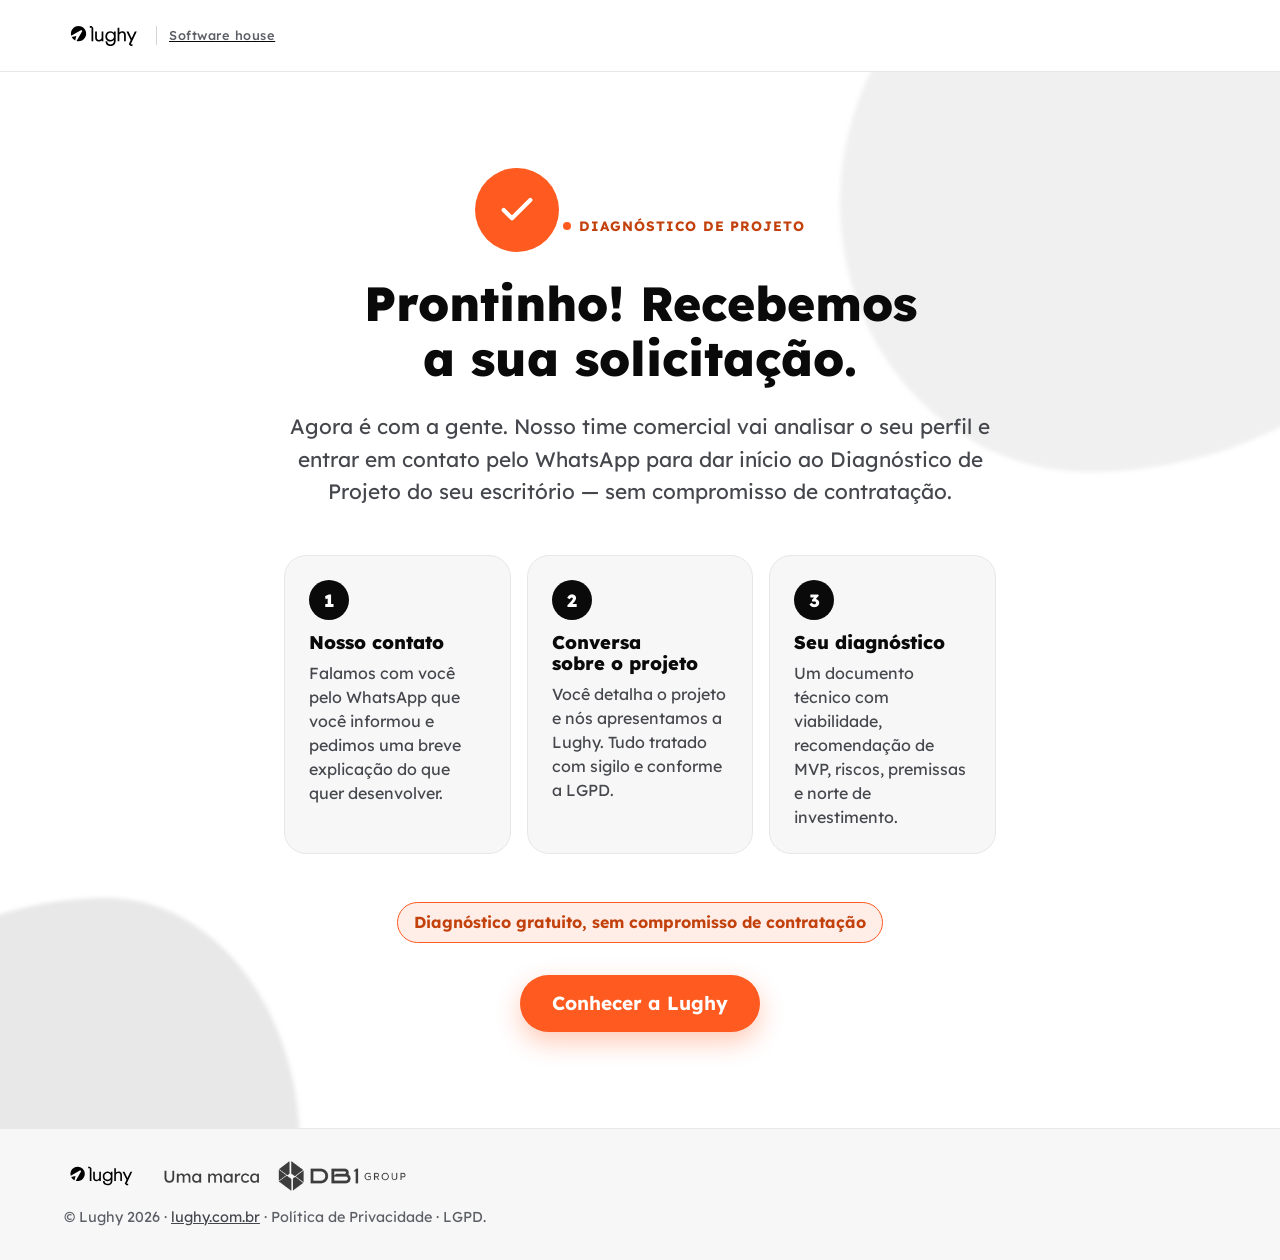
==== obrigado.html @ ed67a961 "LP Diagnóstico de Projeto (Contabilidade) — pronta para deploy Landing page Lughy (nicho contabilida" ====
<!DOCTYPE html>
<html lang="pt-BR">
<head>
  <meta charset="UTF-8" />
  <meta name="viewport" content="width=device-width, initial-scale=1.0" />
  <meta name="robots" content="noindex, nofollow" />

  <!-- Google Tag Manager -->
  <script>(function(w,d,s,l,i){w[l]=w[l]||[];w[l].push({'gtm.start':
  new Date().getTime(),event:'gtm.js'});var f=d.getElementsByTagName(s)[0],
  j=d.createElement(s),dl=l!='dataLayer'?'&l='+l:'';j.async=true;j.src=
  'https://www.googletagmanager.com/gtm.js?id='+i+dl;f.parentNode.insertBefore(j,f);
  })(window,document,'script','dataLayer','GTM-N384CG7L');</script>
  <!-- End Google Tag Manager -->

  <!-- Evento de conversão: dispara só quando a pessoa chega pela conversão (redirect do formulário) -->
  <script>
    window.dataLayer = window.dataLayer || [];
    if (new URLSearchParams(window.location.search).get("convertido") === "1") {
      window.dataLayer.push({ event: "conversao_lead", conversao_identificador: "lp-diagnostico-contabilidade" });
    }
  </script>

  <title>Solicitação recebida! | Diagnóstico de Projeto — Lughy</title>
  <meta name="description" content="Recebemos a sua solicitação do Diagnóstico de Projeto da Lughy. Veja os próximos passos." />

  <link rel="icon" type="image/svg+xml" href="assets/logo-lughy-orange.svg" />

  <link rel="preconnect" href="https://fonts.googleapis.com" />
  <link rel="preconnect" href="https://fonts.gstatic.com" crossorigin />
  <link href="https://fonts.googleapis.com/css2?family=Lexend:wght@400;500;600;700;800&display=swap" rel="stylesheet" />

  <link rel="stylesheet" href="styles.css" />
</head>
<body>
  <!-- Google Tag Manager (noscript) -->
  <noscript><iframe src="https://www.googletagmanager.com/ns.html?id=GTM-N384CG7L"
  height="0" width="0" style="display:none;visibility:hidden"></iframe></noscript>
  <!-- End Google Tag Manager (noscript) -->

  <!-- Header (claro) -->
  <header class="site-header">
    <div class="container site-header__inner">
      <a class="site-header__logo" href="https://lughy.com.br" aria-label="Lughy — página inicial">
        <img src="assets/logo-lughy-black.svg" alt="Lughy" width="140" height="56" />
        <span class="site-header__tagline">Software house</span>
      </a>
    </div>
  </header>

  <main>
    <section class="thanks" aria-labelledby="thanks-title">
      <span class="blob blob--1" aria-hidden="true"></span>
      <span class="blob blob--2" aria-hidden="true"></span>

      <div class="container thanks__inner">
        <span class="thanks__icon" aria-hidden="true">
          <svg viewBox="0 0 24 24" fill="none" stroke="currentColor" stroke-width="2.5" stroke-linecap="round" stroke-linejoin="round"><path d="M20 6 9 17l-5-5"/></svg>
        </span>

        <p class="eyebrow"><span class="eyebrow__dot" aria-hidden="true"></span> Diagnóstico de Projeto</p>
        <h1 id="thanks-title">Prontinho! Recebemos a sua solicitação.</h1>
        <p class="thanks__lead">Agora é com a gente. Nosso time comercial vai analisar o seu perfil e entrar em contato pelo WhatsApp para dar início ao Diagnóstico de Projeto do seu escritório — sem compromisso de contratação.</p>

        <ol class="thanks__steps">
          <li class="thanks__step">
            <span class="thanks__step-num" aria-hidden="true">1</span>
            <h2>Nosso contato</h2>
            <p>Falamos com você pelo WhatsApp que você informou e pedimos uma breve explicação do que quer desenvolver.</p>
          </li>
          <li class="thanks__step">
            <span class="thanks__step-num" aria-hidden="true">2</span>
            <h2>Conversa sobre o projeto</h2>
            <p>Você detalha o projeto e nós apresentamos a Lughy. Tudo tratado com sigilo e conforme a LGPD.</p>
          </li>
          <li class="thanks__step">
            <span class="thanks__step-num" aria-hidden="true">3</span>
            <h2>Seu diagnóstico</h2>
            <p>Um documento técnico com viabilidade, recomendação de MVP, riscos, premissas e norte de investimento.</p>
          </li>
        </ol>

        <p class="thanks__note"><span class="badge">Diagnóstico gratuito, sem compromisso de contratação</span></p>

        <a class="btn btn--primary" href="https://lughy.com.br">Conhecer a Lughy</a>
      </div>
    </section>
  </main>

  <!-- Footer (claro) -->
  <footer class="site-footer">
    <div class="container site-footer__inner">
      <div class="site-footer__brand">
        <img class="site-footer__logo" src="assets/logo-lughy-black.svg" alt="Lughy" width="120" height="48" />
        <img class="site-footer__db1" src="assets/decor/db1group-signature.png" alt="Uma marca DB1 Group" width="150" height="40" />
      </div>
      <p class="site-footer__legal">© Lughy 2026 · <a href="https://lughy.com.br">lughy.com.br</a> · Política de Privacidade · LGPD.</p>
    </div>
  </footer>
</body>
</html>
---- styles.css ----
/* =========================================================
   Lughy — LP Campanha "Diagnóstico de Projeto" (Contabilidade)
   Versão CLARA do brand guide Lughy (DB1 Group)
   Fundo branco/cinza claríssimo · laranja só em destaques e CTA
   ========================================================= */

/* ---------- Variáveis ---------- */
:root {
  /* Paleta clara (briefing Diagnóstico de Projeto) */
  --laranja-lughy: #FF5A1F;        /* destaques, ícones e CTA (fills / texto grande) */
  --laranja-lughy-dark: #E0480F;   /* hover do CTA */
  --laranja-texto: #C2410C;        /* laranja p/ TEXTO pequeno sobre claro (AA 5.1:1) */
  --preto: #0A0A0A;                /* texto principal */
  --branco: #FFFFFF;
  --off-white: #F7F7F7;            /* seções alternadas (cinza claríssimo) */

  /* Blobs orgânicos decorativos (cinza muito suave) */
  --blob-1: #F0F0F0;
  --blob-2: #E8E8E8;

  /* Escala de cinzas neutros */
  --cinza-900: #1a1a1a;
  --cinza-700: #45474d; /* texto de apoio sobre claro (AA ~9:1) */
  --cinza-600: #5c5f66;
  --cinza-500: #6f6f6f; /* placeholder */
  --cinza-300: #d5d5d5; /* bordas */
  --cinza-200: #e7e7e7;
  --cinza-100: #f1f1f1;

  /* Tipografia */
  --font: "Lexend", system-ui, -apple-system, "Segoe UI", Roboto, sans-serif;
  --fw-regular: 400;
  --fw-medium: 500;
  --fw-semibold: 600;
  --fw-bold: 700;
  --fw-extrabold: 800;

  /* Espaçamento */
  --space-1: 0.25rem;
  --space-2: 0.5rem;
  --space-3: 0.75rem;
  --space-4: 1rem;
  --space-5: 1.5rem;
  --space-6: 2rem;
  --space-7: 3rem;
  --space-8: 4rem;
  --space-9: 6rem;

  /* Layout */
  --container: 1200px;
  --radius: 14px;
  --radius-lg: 22px;
  --header-h: 72px;
  --shadow: 0 18px 48px rgba(10, 10, 10, 0.12);
  --shadow-sm: 0 6px 20px rgba(10, 10, 10, 0.07);
}

/* ---------- Reset base ---------- */
*,
*::before,
*::after { box-sizing: border-box; }

* { margin: 0; }

html {
  scroll-behavior: smooth;
  scroll-padding-top: calc(var(--header-h) + 16px);
  -webkit-text-size-adjust: 100%;
}

body {
  font-family: var(--font);
  font-weight: var(--fw-regular);
  font-size: 1rem;
  line-height: 1.5;
  color: var(--preto);
  background: var(--branco);
  text-align: left;
  overflow-x: hidden;
  -webkit-font-smoothing: antialiased;
}

img { max-width: 100%; height: auto; display: block; }

h1, h2, h3 {
  font-weight: var(--fw-extrabold);
  line-height: 1.15;
  text-wrap: balance;
}

p { text-wrap: pretty; }

a { color: inherit; }

button { font-family: inherit; }

@media (prefers-reduced-motion: reduce) {
  html { scroll-behavior: auto; }
  * { animation: none !important; transition: none !important; }
}

/* ---------- Utilitários ---------- */
.container {
  width: 100%;
  max-width: var(--container);
  margin-inline: auto;
  padding-inline: var(--space-5);
  position: relative;
  z-index: 2;
}

.section {
  padding-block: var(--space-8);
  position: relative;
  overflow: hidden;
}
.section--alt { background: var(--off-white); }

.section__title {
  font-size: clamp(1.6rem, 4.5vw, 2.5rem);
  margin-bottom: var(--space-5);
  max-width: 24ch;
}

.section__lead {
  font-size: clamp(1.05rem, 2.2vw, 1.25rem);
  color: var(--cinza-700);
  max-width: 58ch;
}

/* Destaque em laranja para palavras-chave */
.hl { color: var(--laranja-lughy); }

.visually-hidden {
  position: absolute !important;
  width: 1px; height: 1px;
  padding: 0; margin: -1px;
  overflow: hidden; clip: rect(0 0 0 0);
  white-space: nowrap; border: 0;
}

.skip-link {
  position: absolute;
  left: var(--space-4);
  top: -60px;
  z-index: 200;
  background: var(--preto);
  color: var(--branco);
  font-weight: var(--fw-bold);
  padding: var(--space-2) var(--space-4);
  border-radius: 0 0 var(--radius) var(--radius);
  transition: top 0.2s ease;
}
.skip-link:focus { top: 0; }

/* Foco visível global (acessibilidade) */
:where(a, button, input, textarea, select, summary):focus-visible {
  outline: 3px solid var(--laranja-lughy);
  outline-offset: 2px;
  border-radius: 6px;
}

/* Eyebrow */
.eyebrow {
  display: inline-flex;
  align-items: center;
  gap: var(--space-2);
  font-weight: var(--fw-bold);
  font-size: 0.85rem;
  letter-spacing: 0.08em;
  text-transform: uppercase;
  color: var(--laranja-texto);
  margin-bottom: var(--space-4);
}
.eyebrow__dot { width: 8px; height: 8px; border-radius: 50%; background: var(--laranja-lughy); }

/* ---------- Blobs orgânicos decorativos ---------- */
.blob {
  position: absolute;
  z-index: 0;
  pointer-events: none;
  border-radius: 46% 54% 60% 40% / 52% 44% 56% 48%;
  filter: blur(2px);
}
.blob--1 {
  width: 620px; height: 560px;
  background: var(--blob-1);
  top: -160px; right: -180px;
}
.blob--2 {
  width: 460px; height: 430px;
  background: var(--blob-2);
  bottom: -200px; left: -160px;
  border-radius: 58% 42% 44% 56% / 46% 58% 42% 54%;
}

/* ---------- Botões ---------- */
.btn {
  display: inline-flex;
  align-items: center;
  justify-content: center;
  gap: var(--space-2);
  font-weight: var(--fw-bold);
  font-size: 1.1875rem;   /* 19px bold = "texto grande" WCAG → branco sobre laranja passa AA (3.1:1 ≥ 3:1) */
  line-height: 1.2;
  text-decoration: none;
  padding: 0.95rem 1.9rem;
  border: 2px solid transparent;
  border-radius: 999px;
  cursor: pointer;
  transition: transform 0.15s ease, background-color 0.2s ease, color 0.2s ease, border-color 0.2s ease, box-shadow 0.2s ease;
}
.btn:hover { transform: translateY(-2px); }
.btn:active { transform: translateY(0); }

/* CTA principal: pill laranja sólido, texto branco */
.btn--primary {
  background: var(--laranja-lughy);
  color: var(--branco);
  box-shadow: 0 10px 26px rgba(255, 90, 31, 0.32);
}
.btn--primary:hover { background: var(--laranja-lughy-dark); }

/* CTA secundário sobre fundo claro: contorno laranja, texto escuro */
.btn--outline {
  background: transparent;
  color: var(--preto);
  border-color: var(--laranja-lughy);
}
.btn--outline:hover { background: var(--laranja-lughy); color: var(--branco); border-color: var(--laranja-lughy); }

/* CTA compacto do header: mantém 19px bold (AA large text) e reduz só o padding */
.btn--sm { padding: 0.62rem 1.3rem; }
.btn--block { width: 100%; }

/* ---------- Header fixo (claro) ---------- */
.site-header {
  position: fixed;
  inset: 0 0 auto 0;
  z-index: 100;
  height: var(--header-h);
  background: rgba(255, 255, 255, 0.9);
  backdrop-filter: blur(10px);
  border-bottom: 1px solid var(--cinza-200);
  display: flex;
  align-items: center;
}
.site-header__inner {
  display: flex;
  align-items: center;
  justify-content: space-between;
  gap: var(--space-4);
}
.site-header__logo { display: inline-flex; align-items: center; gap: var(--space-3); }
.site-header__logo img { height: 32px; width: auto; }
.site-header__tagline {
  font-size: 0.8rem;
  font-weight: var(--fw-medium);
  color: var(--cinza-600);
  letter-spacing: 0.04em;
  padding-left: var(--space-3);
  border-left: 1px solid var(--cinza-300);
}

main { padding-top: var(--header-h); }

/* ---------- Hero ---------- */
.hero {
  background: var(--branco);
  color: var(--preto);
  padding-block: var(--space-8);
  position: relative;
  overflow: hidden;
}
.hero__grid {
  display: grid;
  gap: var(--space-7);
  align-items: center;
}
.hero__copy h1 {
  font-size: clamp(2rem, 5.4vw, 3.2rem);
  margin-bottom: var(--space-5);
}
.hero__subtitle {
  font-weight: var(--fw-regular);
  font-size: clamp(1.05rem, 2.4vw, 1.35rem);
  line-height: 1.5;
  color: var(--cinza-700);
  max-width: 46ch;
  margin-bottom: var(--space-6);
}

/* Arte oficial Lughy no hero (deck comercial 2026) */
.hero__media { position: relative; z-index: 2; display: flex; justify-content: center; align-items: center; }
.hero__img {
  width: 100%;
  max-width: 560px;
  height: auto;
  border-radius: var(--radius-lg);
  animation: floaty 7s ease-in-out infinite;
}
@keyframes floaty {
  0%, 100% { transform: translateY(0); }
  50% { transform: translateY(-8px); }
}

/* Card do formulário (claro) */
.form-card {
  background: var(--branco);
  color: var(--preto);
  border: 1px solid var(--cinza-200);
  border-radius: var(--radius-lg);
  padding: clamp(1.25rem, 3vw, 2rem);
  box-shadow: var(--shadow);
}
.form-card__title {
  font-size: 1.25rem;
  margin-bottom: var(--space-5);
}
.field { margin-bottom: var(--space-4); border: 0; padding: 0; }
.field label,
.field legend {
  display: block;
  font-weight: var(--fw-bold);
  font-size: 0.95rem;
  margin-bottom: var(--space-2);
}
.field input[type="text"],
.field input[type="email"],
.field input[type="tel"] {
  width: 100%;
  font: inherit;
  color: var(--preto);
  background: var(--branco);
  border: 1.5px solid var(--cinza-300);
  border-radius: var(--radius);
  padding: 0.8rem 0.9rem;
  transition: border-color 0.2s ease, box-shadow 0.2s ease;
}
.field input::placeholder { color: var(--cinza-500); }
.field input:focus {
  border-color: var(--laranja-lughy);
  box-shadow: 0 0 0 3px rgba(255, 90, 31, 0.18);
  outline: none;
}
.field input[aria-invalid="true"] { border-color: var(--laranja-lughy); }

.radio, .check { display: flex; align-items: flex-start; gap: var(--space-2); font-weight: var(--fw-regular); cursor: pointer; }
.check input { margin-top: 0.15rem; width: 1.15rem; height: 1.15rem; accent-color: var(--laranja-lughy); flex: none; }
.field--check { margin-top: var(--space-5); }
.check span { font-size: 0.95rem; color: var(--cinza-700); }

.field__error {
  color: #b3300a;
  font-size: 0.85rem;
  font-weight: var(--fw-bold);
  margin-top: var(--space-2);
}

.form-card__secure {
  margin-top: var(--space-3);
  font-size: 0.9rem;
  color: var(--cinza-700);
  text-align: center;
}
.form-card__success {
  margin-top: var(--space-4);
  padding: var(--space-4);
  background: rgba(255, 90, 31, 0.08);
  border: 1.5px solid var(--laranja-lughy);
  border-radius: var(--radius);
  font-weight: var(--fw-bold);
  color: #a33009;
}
.form-card__error {
  margin-top: var(--space-4);
  padding: var(--space-4);
  background: rgba(10, 10, 10, 0.05);
  border: 1.5px solid var(--cinza-300);
  border-radius: var(--radius);
  font-weight: var(--fw-bold);
  color: var(--preto);
}
button[type="submit"]:disabled { opacity: 0.7; cursor: progress; }

/* ---------- Cards genéricos ---------- */
.cards { list-style: none; padding: 0; display: grid; gap: var(--space-4); }
.card {
  background: var(--branco);
  border: 1px solid var(--cinza-200);
  border-radius: var(--radius-lg);
  padding: var(--space-5);
  box-shadow: var(--shadow-sm);
  transition: transform 0.2s ease, box-shadow 0.2s ease;
}
.card:hover { transform: translateY(-4px); box-shadow: var(--shadow); }
.card p { color: var(--cinza-700); font-size: 1.05rem; }

/* ---------- Dores ---------- */
.card__badge {
  display: inline-flex;
  align-items: center;
  justify-content: center;
  width: 48px; height: 48px;
  margin-bottom: var(--space-4);
  border-radius: 14px;
  background: rgba(255, 90, 31, 0.1);
  color: var(--laranja-lughy);
}
.card__badge svg { width: 24px; height: 24px; }

/* ---------- Solução (3 blocos, ícone circular preto) ---------- */
/* título centralizado + mais respiro entre o título e os pontos */
.solucao .section__title { text-align: center; max-width: 32ch; margin-inline: auto; margin-bottom: var(--space-7); }
.solucao__grid { display: grid; gap: var(--space-6); align-items: start; }
.pillar { text-align: center; } /* símbolo + título + texto centralizados */
.pillar__icon { margin-inline: auto; }
.pillar__icon {
  display: inline-flex;
  align-items: center;
  justify-content: center;
  width: 64px; height: 64px;
  border-radius: 50%;
  background: var(--preto);
  color: var(--branco);
  margin-bottom: var(--space-4);
}
.pillar__icon svg { width: 30px; height: 30px; }
.pillar h3 { font-size: 1.3rem; margin-bottom: var(--space-2); }
.pillar p { color: var(--cinza-700); font-size: 1.05rem; }

/* ---------- Oferta (bloco de destaque) ---------- */
.oferta__card {
  position: relative;
  background: var(--branco);
  border: 1px solid var(--cinza-200);
  border-radius: var(--radius-lg);
  box-shadow: var(--shadow);
  padding: clamp(1.75rem, 4vw, 3.25rem);
  text-align: center;
  max-width: 900px;
  margin-inline: auto;
  overflow: hidden;
}
.oferta__card::before {
  content: "";
  position: absolute; inset: 0 0 auto 0; height: 6px;
  background: var(--laranja-lughy);
}
.oferta__card .section__title { margin-inline: auto; max-width: 28ch; }
.oferta__card .section__lead { margin-inline: auto; margin-bottom: var(--space-6); }
.oferta__list {
  list-style: none; padding: 0; margin: 0 auto var(--space-6);
  display: flex; flex-wrap: wrap; gap: var(--space-2) var(--space-4);
  justify-content: center; max-width: 660px;
}
.oferta__list li {
  display: inline-flex; align-items: center; gap: var(--space-2);
  font-weight: var(--fw-medium); color: var(--cinza-700);
  font-size: 0.98rem;
}
.oferta__list svg { width: 18px; height: 18px; color: var(--laranja-lughy); flex: none; }

/* ---------- Prova social ---------- */
.prova .section__title { max-width: none; text-align: center; margin-inline: auto; }
.prova__lead { max-width: 60ch; margin-inline: auto; margin-bottom: var(--space-6); text-align: center; }
.prova__brand {
  display: flex; align-items: center; justify-content: center; gap: var(--space-5); flex-wrap: wrap;
  margin-bottom: var(--space-6);
}
/* selo "Uma marca DB1 Group" é branco → preto para legibilidade no fundo claro */
.prova__db1 { height: 40px; width: auto; filter: brightness(0); }
.selos { display: flex; flex-wrap: wrap; gap: var(--space-3); }
.selo {
  display: inline-flex; align-items: center; gap: var(--space-2);
  background: var(--branco);
  border: 1px solid var(--cinza-200);
  border-radius: 999px;
  padding: var(--space-2) var(--space-4);
  font-size: 0.9rem; font-weight: var(--fw-semibold);
  color: var(--preto);
  box-shadow: var(--shadow-sm);
}
.selo svg { width: 18px; height: 18px; color: var(--laranja-lughy); flex: none; }

/* Marquee de logos de clientes */
.marquee {
  position: relative;
  margin-top: var(--space-4);
  overflow: hidden;
  display: flex;
  gap: var(--space-8);
  -webkit-mask-image: linear-gradient(90deg, transparent, #000 8%, #000 92%, transparent);
  mask-image: linear-gradient(90deg, transparent, #000 8%, #000 92%, transparent);
}
.marquee__label {
  display: block; text-align: center;
  font-size: 0.85rem; font-weight: var(--fw-semibold);
  letter-spacing: 0.06em; text-transform: uppercase;
  color: var(--cinza-600);
  margin-top: var(--space-7);
}
.marquee__track {
  list-style: none; padding: 0; margin: 0;
  display: flex;
  align-items: center;
  gap: var(--space-8);
  flex: none;
  animation: marquee 34s linear infinite;
}
.marquee:hover .marquee__track { animation-play-state: paused; }
.marquee__track li { flex: none; }
.marquee__track img {
  height: 38px; width: auto;
  filter: grayscale(100%);
  opacity: 0.6;
  transition: filter 0.25s ease, opacity 0.25s ease;
}
.marquee__track img:hover { filter: grayscale(0%); opacity: 1; }
@keyframes marquee {
  from { transform: translateX(0); }
  to { transform: translateX(calc(-100% - var(--space-8))); }
}

/* ---------- FAQ (acordeão) ---------- */
.faq__inner { max-width: 820px; }
.faq__item {
  background: var(--branco);
  border: 1px solid var(--cinza-200);
  border-radius: var(--radius);
  margin-bottom: var(--space-3);
  overflow: hidden;
}
.faq__item summary {
  list-style: none;
  cursor: pointer;
  padding: var(--space-5);
  font-weight: var(--fw-bold);
  font-size: 1.1rem;
  display: flex;
  align-items: center;
  justify-content: space-between;
  gap: var(--space-4);
}
.faq__item summary::-webkit-details-marker { display: none; }
.faq__item summary::after {
  content: "";
  flex: none;
  width: 14px; height: 14px;
  border-right: 2.5px solid var(--laranja-lughy);
  border-bottom: 2.5px solid var(--laranja-lughy);
  transform: rotate(45deg);
  transition: transform 0.25s ease;
}
.faq__item[open] summary::after { transform: rotate(-135deg); }
.faq__answer { padding: 0 var(--space-5) var(--space-5); }
.faq__answer p { color: var(--cinza-700); }

/* ---------- Formulário final / CTA ---------- */
.cta-final { background: var(--off-white); }
.cta-final__inner { display: grid; gap: var(--space-7); }
.cta-final__head { text-align: center; max-width: 720px; margin-inline: auto; }
.cta-final__head .eyebrow { justify-content: center; }
.cta-final__head .section__title { max-width: none; margin-inline: auto; }
.cta-final__head .section__lead { margin-inline: auto; }
.cta-final__form { width: 100%; max-width: 620px; margin-inline: auto; }

/* ---------- Thank you page (clara) ---------- */
.thanks {
  position: relative;
  overflow: hidden;
  background: var(--branco);
  color: var(--preto);
  min-height: calc(100vh - var(--header-h));
  display: flex;
  align-items: center;
  padding-block: var(--space-9);
}
.thanks__inner { max-width: 760px; text-align: center; }
.thanks__icon {
  display: inline-flex; align-items: center; justify-content: center;
  width: 84px; height: 84px; border-radius: 50%;
  background: var(--laranja-lughy); color: var(--branco);
  margin-bottom: var(--space-5);
}
.thanks__icon svg { width: 40px; height: 40px; }
.thanks .eyebrow { justify-content: center; }
.thanks h1 { font-size: clamp(1.9rem, 5vw, 3rem); margin-bottom: var(--space-5); }
.thanks__lead {
  font-size: clamp(1.05rem, 2.4vw, 1.3rem);
  line-height: 1.55; color: var(--cinza-700);
  max-width: 60ch; margin: 0 auto var(--space-7);
}
.thanks__steps {
  list-style: none; padding: 0; margin: 0 0 var(--space-7);
  display: grid; gap: var(--space-4); text-align: left;
}
.thanks__step {
  background: var(--off-white);
  border: 1px solid var(--cinza-200);
  border-radius: var(--radius-lg);
  padding: var(--space-5);
}
.thanks__step-num {
  display: inline-flex; align-items: center; justify-content: center;
  width: 40px; height: 40px; border-radius: 50%;
  background: var(--preto); color: var(--branco);
  font-weight: var(--fw-extrabold); font-size: 1.1rem;
  margin-bottom: var(--space-3);
}
.thanks__step h2 { font-size: 1.15rem; margin-bottom: var(--space-2); }
.thanks__step p { color: var(--cinza-700); }
.thanks__note { margin-bottom: var(--space-6); }
.thanks__note .badge {
  display: inline-block;
  background: rgba(255, 90, 31, 0.1);
  color: var(--laranja-texto);
  font-weight: var(--fw-bold);
  padding: var(--space-2) var(--space-4);
  border: 1px solid var(--laranja-lughy);
  border-radius: 999px;
  white-space: normal; line-height: 1.4;
}

@media (min-width: 768px) {
  .thanks__steps { grid-template-columns: repeat(3, 1fr); }
}

/* ---------- Footer (claro) ---------- */
.site-footer {
  background: var(--off-white);
  color: var(--cinza-700);
  padding-block: var(--space-6);
  border-top: 1px solid var(--cinza-200);
}
.site-footer__inner { display: grid; gap: var(--space-4); }
.site-footer__brand { display: flex; align-items: center; gap: var(--space-5); flex-wrap: wrap; }
.site-footer__logo { height: 30px; width: auto; }
.site-footer__db1 { height: 30px; width: auto; filter: brightness(0); opacity: 0.75; }
.site-footer__legal { color: var(--cinza-600); font-size: 0.9rem; }
.site-footer a { color: var(--cinza-700); }
.site-footer a:hover { color: var(--laranja-lughy); }

/* =========================================================
   Responsivo
   ========================================================= */

/* Tablet ≥ 768px */
@media (min-width: 768px) {
  .section { padding-block: var(--space-9); }
  .cards--2 { grid-template-columns: repeat(2, 1fr); }
  .cards--3 { grid-template-columns: repeat(3, 1fr); }
  .solucao__grid { grid-template-columns: repeat(3, 1fr); }
}

/* Desktop ≥ 1025px */
@media (min-width: 1025px) {
  .hero__grid {
    grid-template-columns: 1.05fr 0.95fr;
    gap: var(--space-8);
  }
  .hero { padding-block: var(--space-9); }
}
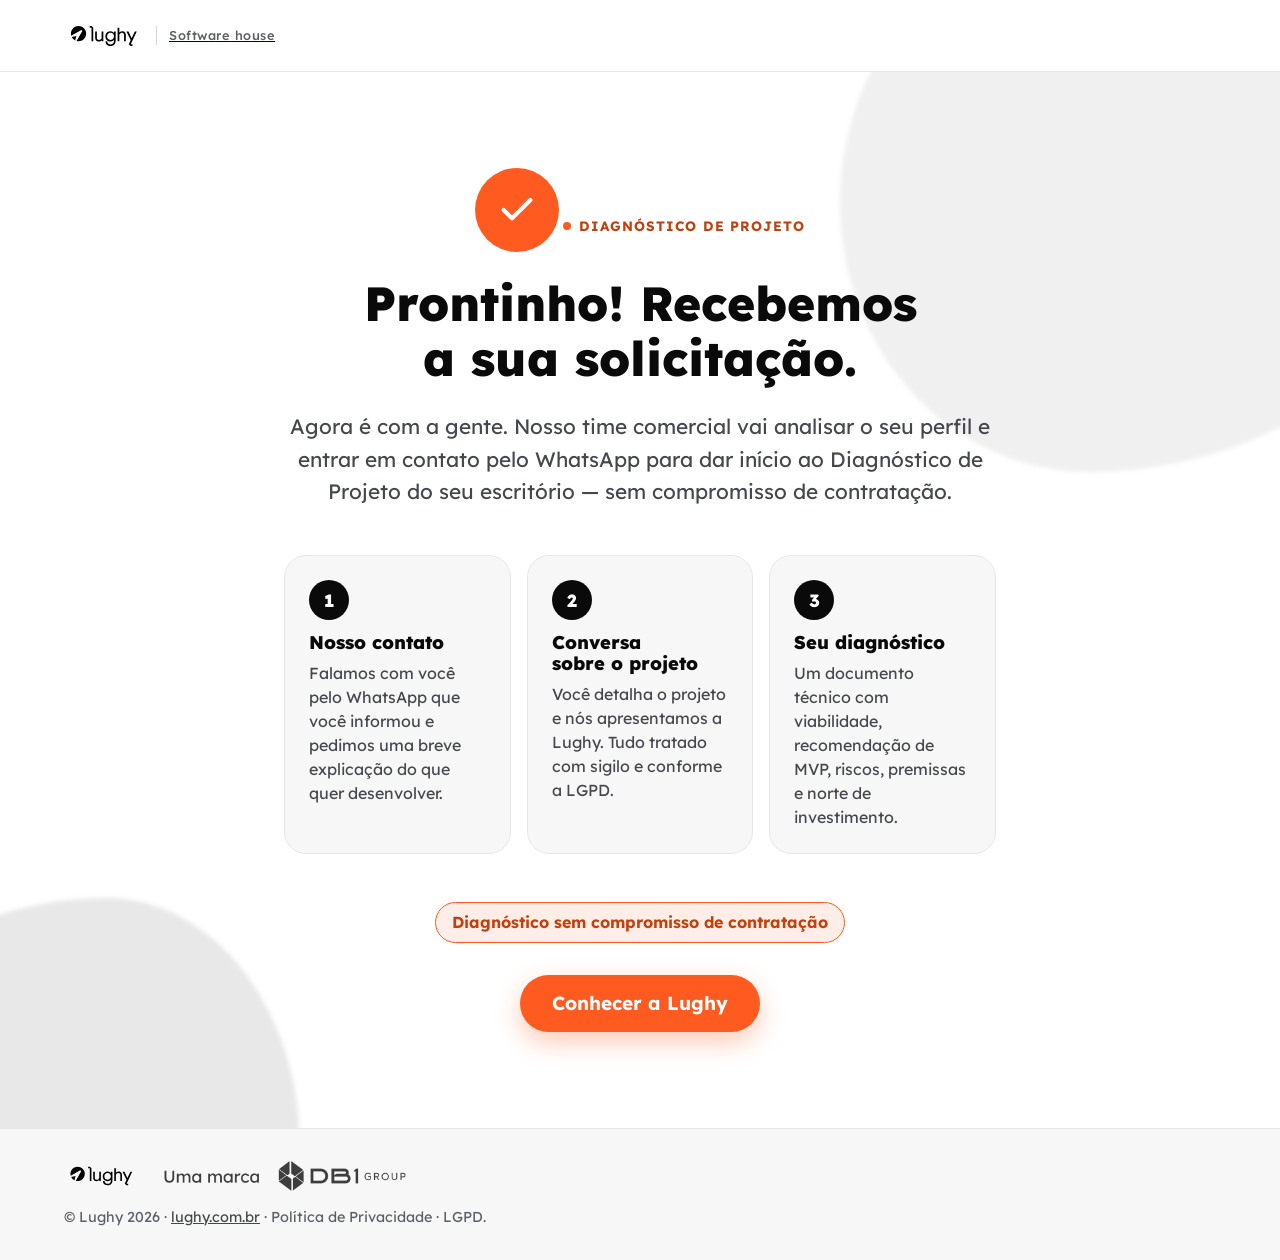
==== commit 9577ebb2: "Remove todas as menções a "gratuito" da copy Oferta, CTAs, FAQ, eyebrows, meta tags e thank you page" ====
--- a/obrigado.html
+++ b/obrigado.html
@@ -80,7 +80,7 @@
           </li>
         </ol>
 
-        <p class="thanks__note"><span class="badge">Diagnóstico gratuito, sem compromisso de contratação</span></p>
+        <p class="thanks__note"><span class="badge">Diagnóstico sem compromisso de contratação</span></p>
 
         <a class="btn btn--primary" href="https://lughy.com.br">Conhecer a Lughy</a>
       </div>
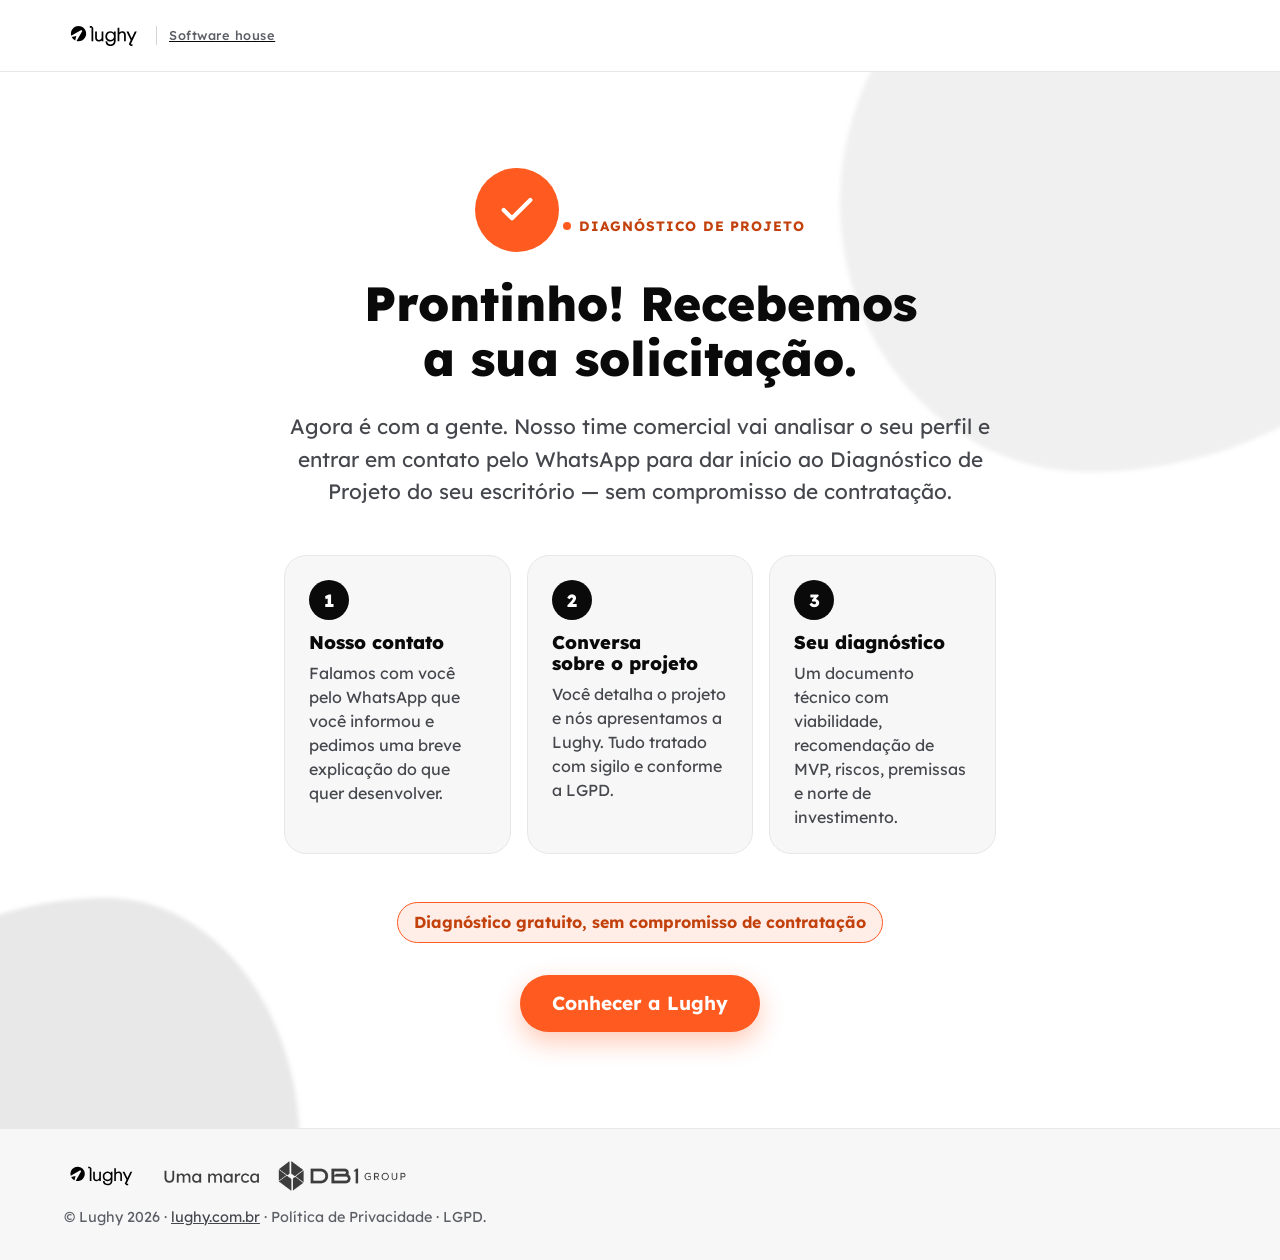
==== commit 7211e942: "Alinha uso de "gratuito" ao da LP de advocacia Restaura gratuito nos mesmos 7 pontos (meta tags, FAQ" ====
--- a/obrigado.html
+++ b/obrigado.html
@@ -80,7 +80,7 @@
           </li>
         </ol>
 
-        <p class="thanks__note"><span class="badge">Diagnóstico sem compromisso de contratação</span></p>
+        <p class="thanks__note"><span class="badge">Diagnóstico gratuito, sem compromisso de contratação</span></p>
 
         <a class="btn btn--primary" href="https://lughy.com.br">Conhecer a Lughy</a>
       </div>
